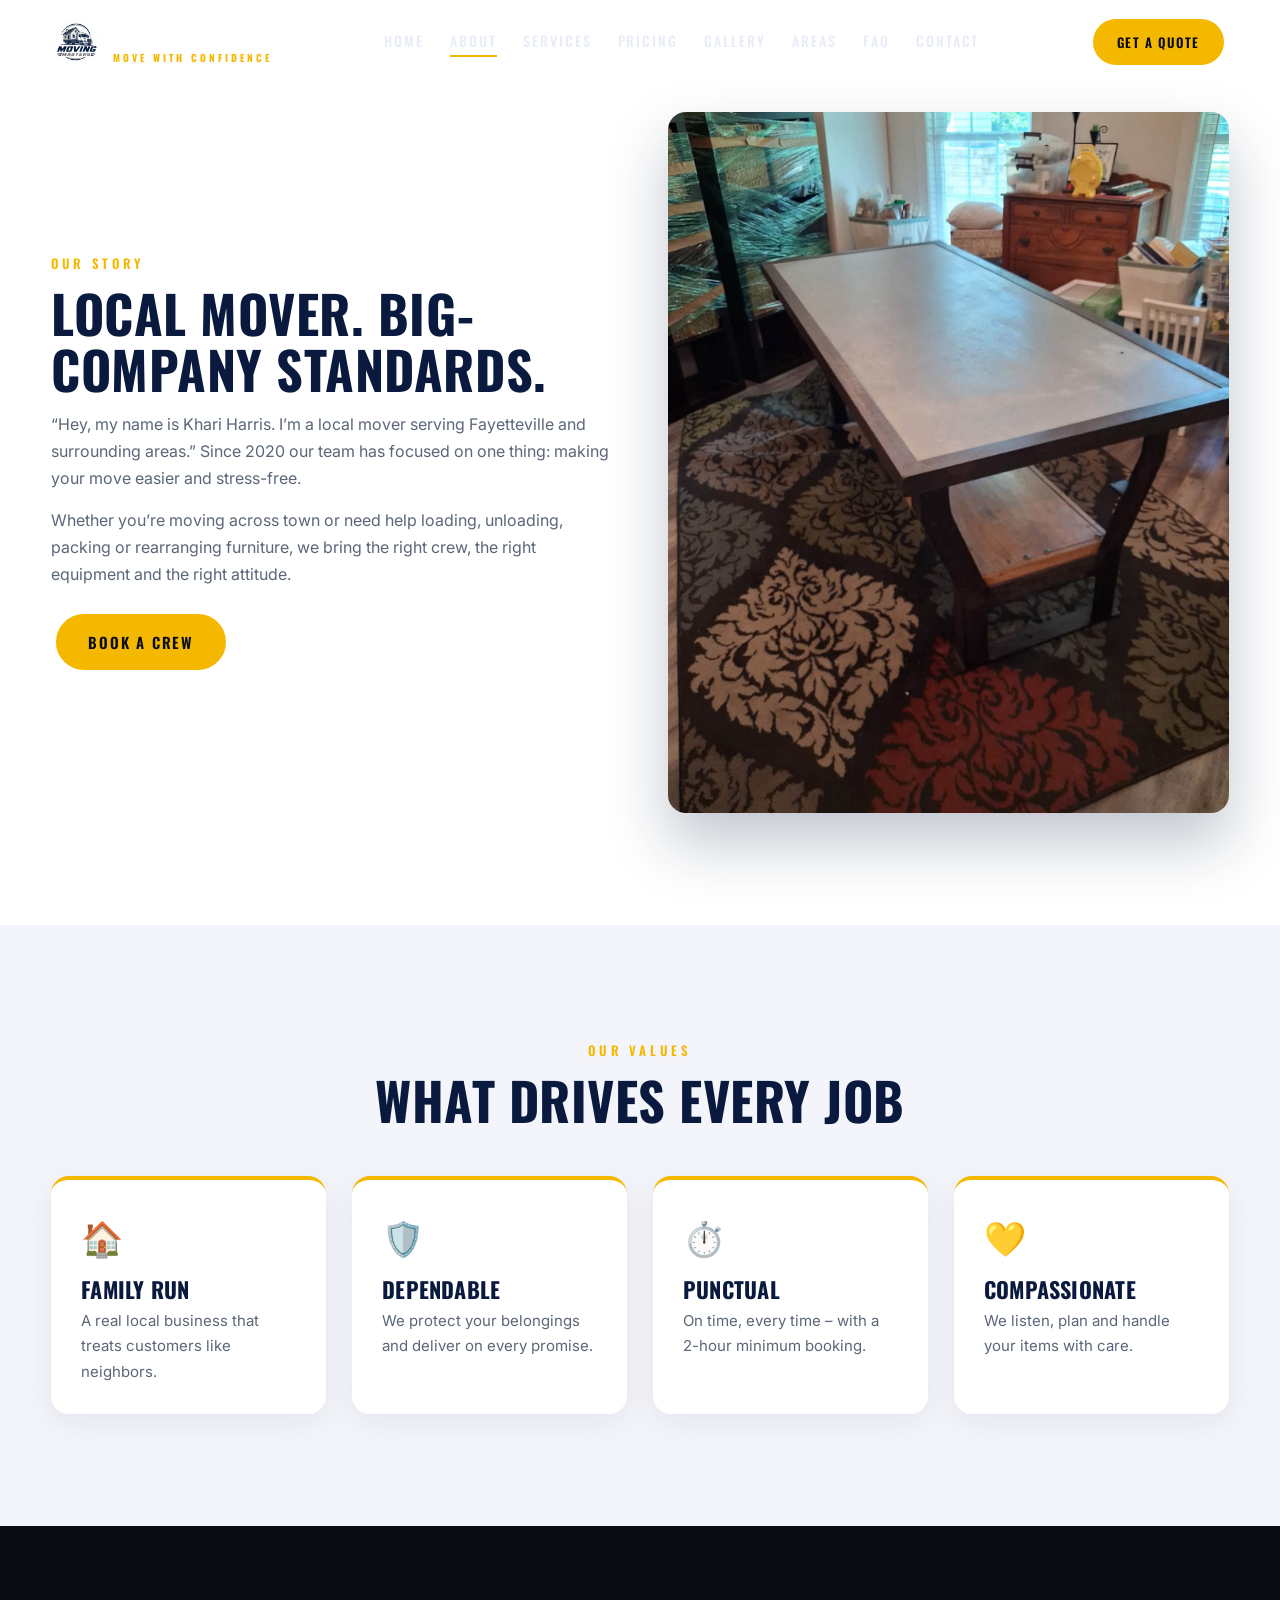
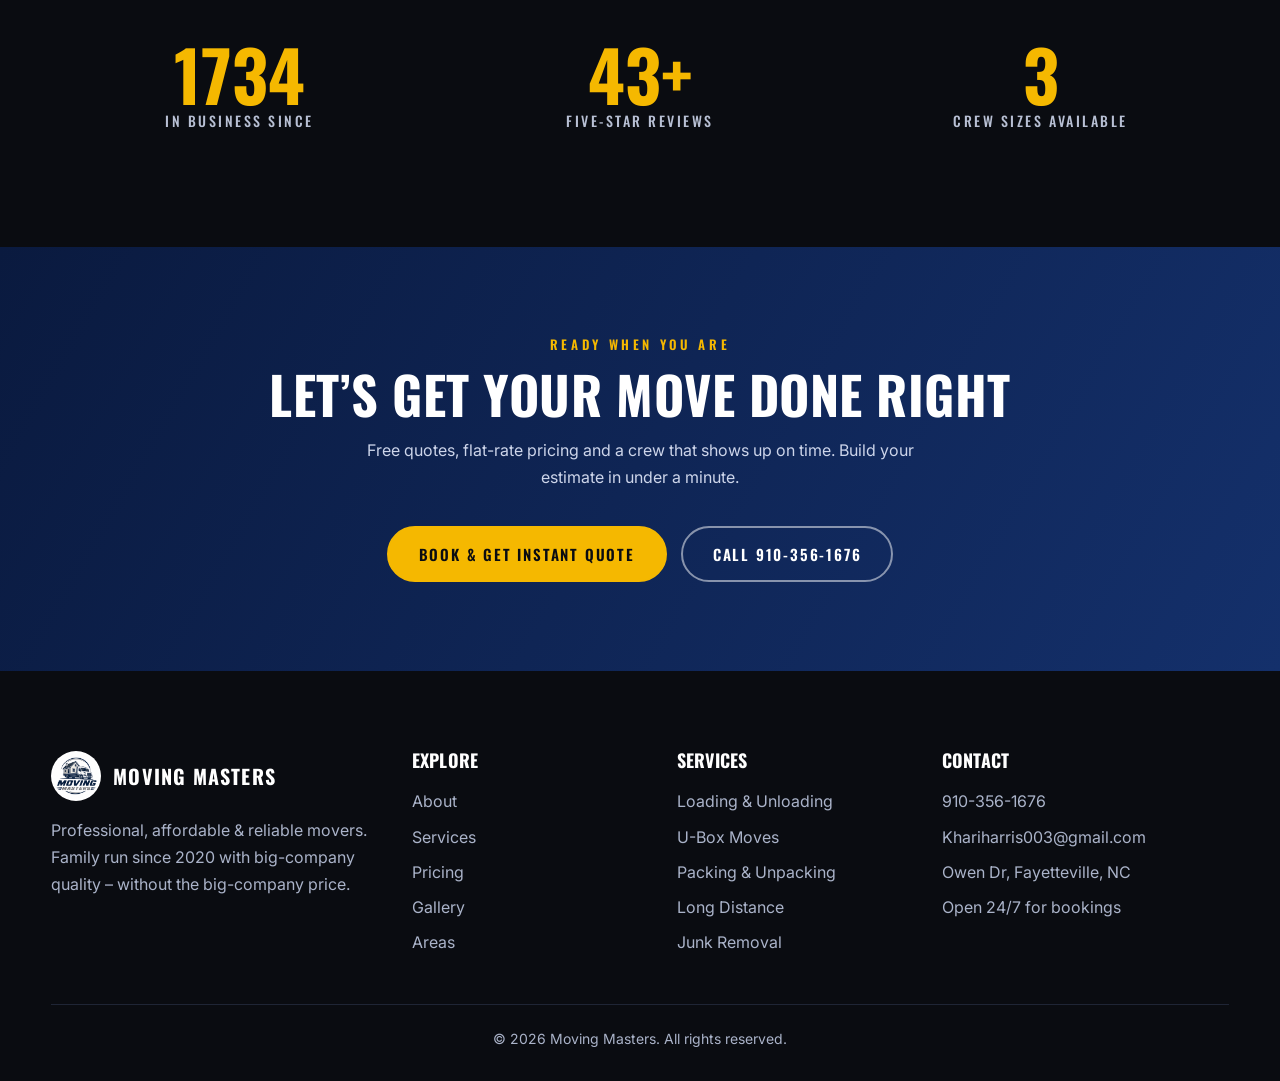
==== about.html @ d6109eb9 "created all pages" ====
<!doctype html>
<html lang="en">
  <head>
    <meta charset="utf-8" />
    <meta
      name="viewport"
      content="width=device-width,initial-scale=1"
    />
    <title>
      About Us | Moving Masters – Fayetteville, NC Movers
    </title>
    <meta
      name="description"
      content="Family-run, dependable and punctual – meet the team behind Moving Masters."
    />
    <meta
      name="theme-color"
      content="#0a1a3f"
    />
    <link
      rel="icon"
      href="assets/img/move-logo.jpg"
    />
    <link
      rel="preconnect"
      href="https://fonts.googleapis.com"
    />
    <link
      href="https://fonts.googleapis.com/css2?family=Inter:wght@400;500;600&family=Oswald:wght@400;500;600;700&display=swap"
      rel="stylesheet"
    />
    <link
      rel="stylesheet"
      href="css/style.css"
    />
    <script>
      document.documentElement.classList.add("js");
    </script>
  </head>
  <body>
    <header class="hd">
      <div class="wrap nav">
        <a
          class="brand"
          href="index.html"
          ><img
            src="assets/img/move-logo.jpg"
            alt="Moving Masters logo"
          /><span
            >Moving Masters<small
              >Move with confidence</small
            ></span
          ></a
        >
        <ul>
          <li><a href="index.html">Home</a></li>
          <li>
            <a
              href="about.html"
              class="on"
              >About</a
            >
          </li>
          <li><a href="services.html">Services</a></li>
          <li><a href="pricing.html">Pricing</a></li>
          <li><a href="gallery.html">Gallery</a></li>
          <li><a href="areas.html">Areas</a></li>
          <li><a href="faq.html">FAQ</a></li>
          <li><a href="contact.html">Contact</a></li>
        </ul>
        <a
          class="btn"
          href="booking.html"
          >Get a Quote</a
        ><button
          class="bg"
          aria-label="Menu"
        >
          <span></span><span></span><span></span>
        </button>
      </div>
    </header>
    <section class="sec">
      <div class="wrap split">
        <div class="rv">
          <span class="eyebrow">Our Story</span>
          <h2>Local Mover. Big-Company Standards.</h2>
          <p class="lead">
            “Hey, my name is Khari Harris. I’m a local mover
            serving Fayetteville and surrounding areas.”
            Since 2020 our team has focused on one thing:
            making your move easier and stress-free.
          </p>
          <p class="lead">
            Whether you’re moving across town or need help
            loading, unloading, packing or rearranging
            furniture, we bring the right crew, the right
            equipment and the right attitude.
          </p>
          <a
            class="btn"
            style="margin-top: 26px"
            href="booking.html"
            >Book A Crew</a
          >
        </div>
        <div class="photo rv">
          <img
            src="assets/img/moving7.jpg"
            alt="Moving Masters mover"
            loading="lazy"
          />
        </div>
      </div>
    </section>
    <section class="sec alt">
      <div class="wrap">
        <div class="head c rv">
          <span class="eyebrow">Our Values</span>
          <h2>What Drives Every Job</h2>
        </div>
        <div class="gridmini">
          <div class="feat rv">
            <i>🏠</i>
            <h3>Family Run</h3>
            <p>
              A real local business that treats customers
              like neighbors.
            </p>
          </div>
          <div class="feat rv">
            <i>🛡️</i>
            <h3>Dependable</h3>
            <p>
              We protect your belongings and deliver on
              every promise.
            </p>
          </div>
          <div class="feat rv">
            <i>⏱️</i>
            <h3>Punctual</h3>
            <p>
              On time, every time – with a 2-hour minimum
              booking.
            </p>
          </div>
          <div class="feat rv">
            <i>💛</i>
            <h3>Compassionate</h3>
            <p>
              We listen, plan and handle your items with
              care.
            </p>
          </div>
        </div>
      </div>
    </section>
    <section class="sec dark">
      <div class="wrap stats rv">
        <div>
          <b data-n="2020">0</b
          ><span>In Business Since</span>
        </div>
        <div>
          <b
            data-n="50"
            data-s="+"
            >0</b
          ><span>Five-Star Reviews</span>
        </div>
        <div>
          <b
            data-n="4"
            data-s=""
            >0</b
          ><span>Crew Sizes Available</span>
        </div>
      </div>
    </section>
    <section class="cta">
      <div class="wrap rv">
        <span class="eyebrow">Ready when you are</span>
        <h2>Let’s Get Your Move Done Right</h2>
        <p>
          Free quotes, flat-rate pricing and a crew that
          shows up on time. Build your estimate in under a
          minute.
        </p>
        <a
          class="btn"
          href="booking.html"
          >Book &amp; Get Instant Quote</a
        >
        <a
          class="btn o"
          href="tel:910-356-1676"
          >Call 910-356-1676</a
        >
      </div>
    </section>
    <footer class="ft">
      <div class="wrap grid">
        <div>
          <a
            class="brand"
            href="index.html"
            ><img
              src="assets/img/move-logo.jpg"
              alt="Moving Masters"
            /><span>Moving Masters</span></a
          >
          <p style="margin-top: 16px">
            Professional, affordable &amp; reliable movers.
            Family run since 2020 with big-company quality –
            without the big-company price.
          </p>
        </div>
        <div>
          <h3>Explore</h3>
          <ul>
            <li><a href="about.html">About</a></li>
            <li><a href="services.html">Services</a></li>
            <li><a href="pricing.html">Pricing</a></li>
            <li><a href="gallery.html">Gallery</a></li>
            <li><a href="areas.html">Areas</a></li>
          </ul>
        </div>
        <div>
          <h3>Services</h3>
          <ul>
            <li>Loading &amp; Unloading</li>
            <li>U-Box Moves</li>
            <li>Packing &amp; Unpacking</li>
            <li>Long Distance</li>
            <li>Junk Removal</li>
          </ul>
        </div>
        <div>
          <h3>Contact</h3>
          <ul>
            <li>
              <a href="tel:910-356-1676">910-356-1676</a>
            </li>
            <li>
              <a href="mailto:Khariharris003@gmail.com"
                >Khariharris003@gmail.com</a
              >
            </li>
            <li>Owen Dr, Fayetteville, NC</li>
            <li>Open 24/7 for bookings</li>
          </ul>
        </div>
      </div>
      <div class="wrap cp">
        © 2026 Moving Masters. All rights reserved.
      </div>
    </footer>
    <a
      class="call"
      href="tel:910-356-1676"
      aria-label="Call us"
      >📞</a
    >
    <div class="lb">
      <button aria-label="Close">×</button><img alt="" />
    </div>
    <script src="js/config.js"></script>
    <script src="js/main.js"></script>
  </body>
</html>
---- css/style.css ----
:root {
  --n: #0a1a3f;
  --n2: #14306b;
  --g: #f5b800;
  --k: #0a0c11;
  --s: #f3f5fa;
  --t: #1b2333;
  --m: #5b6678;
  --r: 18px;
}
* {
  box-sizing: border-box;
  margin: 0;
  padding: 0;
}
html {
  scroll-behavior: smooth;
}
body {
  font:
    16px/1.7 "Inter",
    system-ui,
    sans-serif;
  color: var(--t);
  background: #fff;
  overflow-x: hidden;
}
img {
  max-width: 100%;
  display: block;
}
a {
  color: inherit;
  text-decoration: none;
}
h1,
h2,
h3 {
  font-family: "Oswald", sans-serif;
  text-transform: uppercase;
  line-height: 1.08;
  letter-spacing: 0.01em;
}
h2 {
  font-size: clamp(30px, 4.4vw, 52px);
  color: var(--n);
}
h3 {
  font-size: 22px;
  color: var(--n);
}
.wrap {
  width: min(1180px, 92%);
  margin: auto;
}
.sec {
  padding: clamp(64px, 9vw, 112px) 0;
}
.alt {
  background: var(--s);
}
.dark {
  background: var(--k);
  color: #fff;
}
.dark h2,
.dark h3 {
  color: #fff;
}
.eyebrow {
  display: inline-block;
  color: var(--g);
  font: 600 13px "Oswald";
  letter-spacing: 0.28em;
  text-transform: uppercase;
  margin-bottom: 12px;
}
.lead {
  color: var(--m);
  max-width: 640px;
  margin-top: 14px;
}
.dark .lead {
  color: #b8c0d4;
}
.head {
  margin-bottom: 48px;
}
.head.c {
  text-align: center;
}
.head.c .lead {
  margin-inline: auto;
}
.btn {
  display: inline-flex;
  align-items: center;
  gap: 10px;
  margin: 5px;
  padding: 15px 30px;
  border-radius: 50px;
  font: 600 15px "Oswald";
  letter-spacing: 0.12em;
  text-transform: uppercase;
  border: 2px solid var(--g);
  background: var(--g);
  color: var(--k);
  cursor: pointer;
  transition: 0.3s;
}
.btn:hover {
  transform: translateY(-3px);
  box-shadow: 0 14px 30px rgba(245, 184, 0, 0.35);
}
.btn.o {
  margin: 5px;
  background: transparent;
  color: #fff;
  border-color: rgba(255, 255, 255, 0.5);
}
.btn.o:hover {
  border-color: var(--g);
  color: var(--g);
  box-shadow: none;
}
/* header */
.hd {
  position: fixed;
  inset: 0 0 auto;
  z-index: 50;
  transition: 0.4s;
  padding: 14px 0;
}
.hd.sc {
  background: rgba(8, 16, 40, 0.94);
  backdrop-filter: blur(12px);
  padding: 8px 0;
  box-shadow: 0 8px 30px rgba(0, 0, 0, 0.25);
}
.nav {
  display: flex;
  align-items: center;
  justify-content: space-between;
  gap: 20px;
}
.brand {
  display: flex;
  align-items: center;
  gap: 12px;
  color: #fff;
  font: 700 20px "Oswald";
  letter-spacing: 0.06em;
  text-transform: uppercase;
}
.brand img {
  width: 50px;
  height: 50px;
  border-radius: 50%;
  background: #fff;
  object-fit: contain;
  padding: 2px;
}
.brand small {
  display: block;
  font-size: 10px;
  letter-spacing: 0.3em;
  color: var(--g);
}
.nav ul {
  display: flex;
  gap: 26px;
  list-style: none;
}
.nav ul a {
  color: #e8ecf7;
  font: 500 14px "Oswald";
  letter-spacing: 0.14em;
  text-transform: uppercase;
  position: relative;
  padding: 6px 0;
}
.nav ul a:after {
  content: "";
  position: absolute;
  left: 0;
  bottom: 0;
  height: 2px;
  width: 0;
  background: var(--g);
  transition: 0.3s;
}
.nav ul a:hover:after,
.nav ul a.on:after {
  width: 100%;
}
.bg {
  display: none;
  background: none;
  border: 0;
  width: 44px;
  height: 44px;
  cursor: pointer;
}
.bg span {
  display: block;
  height: 2px;
  background: #fff;
  margin: 7px 8px;
  transition: 0.3s;
}
.nav .btn {
  padding: 11px 22px;
  font-size: 13px;
}
/* hero */
.hero {
  position: relative;
  min-height: 100svh;
  display: flex;
  align-items: center;
  color: #fff;
  overflow: hidden;
  background: #07102a;
}
.hero .bgimg {
  position: absolute;
  inset: -4%;
  background: url(../assets/img/hero-section-image.jpg)
    center/cover;
  animation: kb 22s ease-in-out infinite alternate;
  will-change: transform;
}
.hero:before {
  content: "";
  position: absolute;
  inset: 0;
  z-index: 1;
  background: linear-gradient(
    100deg,
    rgba(5, 11, 30, 0.88) 8%,
    rgba(5, 11, 30, 0.58) 55%,
    rgba(5, 11, 30, 0.45)
  );
}
#leaves {
  position: absolute;
  inset: 0;
  z-index: 2;
  pointer-events: none;
  width: 100%;
  height: 100%;
}
.hero .in {
  position: relative;
  z-index: 3;
  padding: 150px 0 190px;
  max-width: 760px;
}
.hero h1 {
  font-size: clamp(40px, 7.4vw, 92px);
  color: #fff;
}
.hero h1 em {
  font-style: normal;
  color: var(--g);
}
.hero h1 .w {
  display: inline-block;
  overflow: hidden;
  vertical-align: top;
}
.hero h1 .w i {
  display: inline-block;
  font-style: inherit;
  transform: translateY(110%);
  animation: up 0.9s cubic-bezier(0.2, 0.8, 0.2, 1) forwards;
  animation-delay: calc(var(--d) * 0.09s + 0.2s);
}
.hero p.sub {
  font-size: 19px;
  color: #d6dcec;
  margin: 22px 0 34px;
  max-width: 560px;
  opacity: 0;
  animation: fd 1s 0.9s forwards;
}
.hero .cta {
  display: flex;
  gap: 14px;
  flex-wrap: wrap;
  opacity: 0;
  animation: fd 1s 1.2s forwards;
}
.road {
  position: absolute;
  left: 0;
  right: 0;
  bottom: 0;
  height: 120px;
  z-index: 3;
  background: linear-gradient(#10151f, #06080d);
}
.road:before {
  content: "";
  position: absolute;
  left: 0;
  right: 0;
  top: 56px;
  height: 4px;
  background: repeating-linear-gradient(
    90deg,
    var(--g) 0 46px,
    transparent 46px 96px
  );
  animation: rd 1.2s linear infinite;
  opacity: 0.85;
}
.truck {
  position: absolute;
  bottom: 42px;
  left: 0;
  width: min(330px, 62vw);
  z-index: 4;
  animation: drive 15s linear infinite;
  filter: drop-shadow(0 16px 14px rgba(0, 0, 0, 0.5));
}
.truck .wh {
  transform-origin: center;
  transform-box: fill-box;
  animation: sp 0.5s linear infinite;
}
.truck {
  animation-name: drive, bob;
}
.truck {
  animation-duration: 15s, 0.7s;
}
.truck {
  animation-iteration-count: infinite, infinite;
}
.truck {
  animation-timing-function: linear, ease-in-out;
}
.scroll {
  position: absolute;
  z-index: 5;
  right: 4%;
  bottom: 140px;
  font: 12px "Oswald";
  letter-spacing: 0.3em;
  writing-mode: vertical-rl;
  color: #cfd6ea;
}
@keyframes up {
  to {
    transform: none;
  }
}
@keyframes fd {
  from {
    opacity: 0;
    transform: translateY(20px);
  }
  to {
    opacity: 1;
    transform: none;
  }
}
@keyframes kb {
  to {
    transform: scale(1.1) translate(-1.5%, -1%);
  }
}
@keyframes rd {
  to {
    background-position-x: -96px;
  }
}
@keyframes drive {
  from {
    left: -380px;
  }
  to {
    left: 110%;
  }
}
@keyframes bob {
  50% {
    margin-bottom: 3px;
  }
}
@keyframes sp {
  to {
    transform: rotate(360deg);
  }
}
.page {
  padding: 170px 0 80px;
  background:
    linear-gradient(
      rgba(6, 12, 32, 0.84),
      rgba(6, 12, 32, 0.9)
    ),
    var(--pi, none) center/cover;
  color: #fff;
  text-align: center;
}
.page h1 {
  font-size: clamp(38px, 6vw, 70px);
}
.page p {
  color: #c9d1e6;
  max-width: 620px;
  margin: 14px auto 0;
}
/* blocks */
.strip {
  background: var(--n);
  color: #fff;
  overflow: hidden;
  padding: 18px 0;
  border-block: 3px solid var(--g);
}
.strip div {
  display: flex;
  gap: 56px;
  width: max-content;
  animation: mq 30s linear infinite;
  font: 500 18px "Oswald";
  letter-spacing: 0.16em;
  text-transform: uppercase;
}
.strip span:before {
  content: "★";
  color: var(--g);
  margin-right: 14px;
}
@keyframes mq {
  to {
    transform: translateX(-50%);
  }
}
.grid {
  display: grid;
  gap: 26px;
  grid-template-columns: repeat(
    auto-fit,
    minmax(300px, 1fr)
  );
}
.gridmini {
  display: grid;
  gap: 26px;
  grid-template-columns: repeat(
    auto-fit,
    minmax(270px, 1fr)
  );
}
.split {
  display: grid;
  gap: 56px;
  grid-template-columns: 1fr 1fr;
  align-items: center;
}
.card {
  background: #fff;
  border-radius: var(--r);
  overflow: hidden;
  box-shadow: 0 10px 40px rgba(10, 26, 63, 0.09);
  transition: 0.4s;
  display: flex;
  flex-direction: column;
}
.card:hover {
  transform: translateY(-8px);
  box-shadow: 0 22px 50px rgba(10, 26, 63, 0.18);
}
.card .im {
  height: 210px;
  overflow: hidden;
}
.card .im img {
  width: 100%;
  height: 100%;
  object-fit: cover;
  transition: 0.7s;
}
.card:hover .im img {
  transform: scale(1.08);
}
.card .bd {
  padding: 24px 26px 28px;
}
.card p {
  color: var(--m);
  margin-top: 8px;
  font-size: 15px;
}
.card a.m {
  display: inline-block;
  margin-top: 14px;
  color: var(--n2);
  font: 600 13px "Oswald";
  letter-spacing: 0.14em;
  text-transform: uppercase;
}
.photo {
  position: relative;
  border-radius: var(--r);
  overflow: hidden;
  box-shadow: 0 30px 60px rgba(10, 26, 63, 0.25);
}
.photo img {
  width: 100%;
  aspect-ratio: 4/5;
  object-fit: cover;
}
.photo b {
  position: absolute;
  left: 18px;
  bottom: 18px;
  background: var(--g);
  color: var(--k);
  padding: 12px 20px;
  border-radius: 12px;
  font: 600 15px "Oswald";
  letter-spacing: 0.08em;
  text-transform: uppercase;
}
.ck {
  list-style: none;
  margin-top: 20px;
}
.ck li {
  padding: 7px 0 7px 32px;
  position: relative;
}
.ck li:before {
  content: "✓";
  position: absolute;
  left: 0;
  color: var(--n);
  background: var(--g);
  width: 22px;
  height: 22px;
  border-radius: 50%;
  font-size: 13px;
  text-align: center;
  line-height: 22px;
  top: 10px;
}
.steps {
  counter-reset: s;
}
.step {
  padding: 32px;
  border: 1px solid rgba(255, 255, 255, 0.12);
  border-radius: var(--r);
  position: relative;
  background: rgba(255, 255, 255, 0.04);
}
.step:before {
  counter-increment: s;
  content: "0" counter(s);
  font: 700 54px "Oswald";
  color: var(--g);
  opacity: 0.9;
  display: block;
  line-height: 1;
  margin-bottom: 12px;
}
.step p {
  color: #b8c0d4;
  margin-top: 8px;
}
.price {
  text-align: center;
  padding: 40px 28px;
  background: #fff;
  border-radius: var(--r);
  box-shadow: 0 10px 40px rgba(10, 26, 63, 0.09);
  position: relative;
  transition: 0.4s;
}
.price:hover {
  transform: translateY(-8px);
}
.price.f {
  background: var(--n);
  color: #fff;
}
.price.f h3 {
  color: #fff;
}
.price.f:before {
  content: "Most Popular";
  position: absolute;
  top: -14px;
  left: 50%;
  transform: translateX(-50%);
  background: var(--g);
  color: var(--k);
  padding: 4px 16px;
  border-radius: 20px;
  font: 600 12px "Oswald";
  letter-spacing: 0.14em;
  text-transform: uppercase;
}
.price .n {
  font: 700 58px "Oswald";
  color: var(--g);
  line-height: 1.1;
  margin: 12px 0 4px;
}
.price .n small {
  font-size: 18px;
  color: var(--m);
}
.price.f small {
  color: #b8c0d4;
}
.stats {
  display: grid;
  grid-template-columns: repeat(
    auto-fit,
    minmax(170px, 1fr)
  );
  gap: 24px;
  text-align: center;
}
.stats b {
  display: block;
  font: 700 clamp(44px, 6vw, 70px) "Oswald";
  color: var(--g);
  line-height: 1;
}
.stats span {
  color: #b8c0d4;
  font: 500 14px "Oswald";
  letter-spacing: 0.18em;
  text-transform: uppercase;
}
.feat {
  padding: 30px;
  border-radius: var(--r);
  background: #fff;
  box-shadow: 0 8px 30px rgba(10, 26, 63, 0.07);
  border-top: 4px solid var(--g);
}
.feat i {
  font-style: normal;
  font-size: 34px;
  display: block;
  margin-bottom: 10px;
}
.feat p {
  color: var(--m);
  font-size: 15px;
  margin-top: 6px;
}
.cta {
  background: linear-gradient(120deg, var(--n), var(--n2));
  color: #fff;
  text-align: center;
  padding: 84px 0;
  position: relative;
  overflow: hidden;
}
.cta h2 {
  color: #fff;
}
.cta p {
  color: #cdd5ea;
  margin: 14px auto 30px;
  max-width: 560px;
}
table {
  width: 100%;
  border-collapse: collapse;
  background: #fff;
  border-radius: var(--r);
  overflow: hidden;
  box-shadow: 0 10px 40px rgba(10, 26, 63, 0.09);
}
th {
  background: var(--n);
  color: #fff;
  font: 500 15px "Oswald";
  letter-spacing: 0.14em;
  text-transform: uppercase;
  text-align: left;
}
th,
td {
  padding: 18px 22px;
}
td {
  border-bottom: 1px solid #e7eaf3;
}
td b {
  color: var(--n2);
}
.tw {
  overflow-x: auto;
}
/* gallery */
.fl {
  display: flex;
  flex-wrap: wrap;
  gap: 10px;
  justify-content: center;
  margin-bottom: 34px;
}
.fl button {
  padding: 10px 22px;
  border-radius: 40px;
  border: 1px solid #cdd4e4;
  background: #fff;
  font: 500 14px "Oswald";
  letter-spacing: 0.12em;
  text-transform: uppercase;
  cursor: pointer;
  transition: 0.3s;
}
.fl button.on,
.fl button:hover {
  background: var(--n);
  color: #fff;
  border-color: var(--n);
}
.gal {
  columns: 3 260px;
  column-gap: 18px;
}
.gal figure {
  break-inside: avoid;
  margin-bottom: 18px;
  border-radius: 14px;
  overflow: hidden;
  position: relative;
  cursor: zoom-in;
}
.gal img {
  width: 100%;
  transition: 0.6s;
}
.gal figure:hover img {
  transform: scale(1.06);
}
.gal figcaption {
  position: absolute;
  inset: auto 0 0;
  padding: 34px 16px 14px;
  background: linear-gradient(
    transparent,
    rgba(5, 11, 30, 0.9)
  );
  color: #fff;
  font: 500 14px "Oswald";
  letter-spacing: 0.1em;
  text-transform: uppercase;
  transform: translateY(100%);
  transition: 0.4s;
}
.gal figure:hover figcaption {
  transform: none;
}
.gal figure.h {
  display: none;
}
.ba {
  position: relative;
  border-radius: var(--r);
  overflow: hidden;
  aspect-ratio: 16/10;
  user-select: none;
  box-shadow: 0 20px 50px rgba(10, 26, 63, 0.2);
}
.ba img {
  position: absolute;
  inset: 0;
  width: 100%;
  height: 100%;
  object-fit: cover;
}
.ba .af {
  clip-path: inset(0 0 0 50%);
}
.ba input {
  position: absolute;
  inset: 0;
  width: 100%;
  height: 100%;
  opacity: 0;
  cursor: ew-resize;
  z-index: 3;
}
.ba .ln {
  position: absolute;
  top: 0;
  bottom: 0;
  left: 50%;
  width: 3px;
  background: var(--g);
  z-index: 2;
}
.ba .ln:after {
  content: "↔";
  position: absolute;
  top: 50%;
  left: 50%;
  transform: translate(-50%, -50%);
  width: 46px;
  height: 46px;
  border-radius: 50%;
  background: var(--g);
  display: grid;
  place-items: center;
  font-weight: 700;
}
.ba em {
  position: absolute;
  top: 14px;
  z-index: 2;
  background: rgba(5, 11, 30, 0.75);
  color: #fff;
  padding: 4px 14px;
  border-radius: 20px;
  font: 500 12px "Oswald";
  letter-spacing: 0.14em;
  text-transform: uppercase;
  font-style: normal;
}
.lb {
  position: fixed;
  inset: 0;
  background: rgba(3, 7, 20, 0.94);
  z-index: 99;
  display: none;
  place-items: center;
  padding: 20px;
}
.lb.o {
  display: grid;
}
.lb img {
  max-height: 88vh;
  border-radius: 10px;
}
.lb button {
  position: absolute;
  top: 18px;
  right: 24px;
  background: none;
  border: 0;
  color: #fff;
  font-size: 42px;
  cursor: pointer;
}
/* forms */
.fm {
  background: #fff;
  border-radius: var(--r);
  padding: 36px;
  box-shadow: 0 20px 60px rgba(10, 26, 63, 0.12);
}
.fg {
  display: grid;
  gap: 18px;
  grid-template-columns: 1fr 1fr;
}
.fg .full {
  grid-column: 1/-1;
}
label {
  font: 500 13px "Oswald";
  letter-spacing: 0.14em;
  text-transform: uppercase;
  color: var(--n);
  display: block;
  margin-bottom: 6px;
}
input,
select,
textarea {
  width: 100%;
  padding: 14px 16px;
  border: 1.5px solid #d6dcea;
  border-radius: 12px;
  font: inherit;
  background: #fbfcfe;
  transition: 0.25s;
}
input:focus,
select:focus,
textarea:focus {
  outline: 0;
  border-color: var(--n2);
  box-shadow: 0 0 0 4px rgba(20, 48, 107, 0.12);
}
.q {
  position: sticky;
  top: 100px;
  background: var(--n);
  color: #fff;
  border-radius: var(--r);
  padding: 34px;
  border-top: 5px solid var(--g);
}
.q h3 {
  color: #fff;
}
.q .tot {
  font: 700 64px "Oswald";
  color: var(--g);
  line-height: 1.1;
  margin: 12px 0;
}
.q li {
  list-style: none;
  display: flex;
  justify-content: space-between;
  padding: 10px 0;
  border-bottom: 1px dashed rgba(255, 255, 255, 0.2);
  color: #cdd5ea;
  font-size: 15px;
}
.q p {
  font-size: 13px;
  color: #9fabc8;
  margin-top: 14px;
}
.bk {
  display: grid;
  gap: 30px;
  grid-template-columns: 1.5fr 1fr;
  align-items: start;
}
.ok {
  display: none;
  text-align: center;
  padding: 30px;
}
.msg {
  margin-top: 14px;
  font-weight: 500;
}
details {
  background: #fff;
  border-radius: 14px;
  margin-bottom: 14px;
  box-shadow: 0 6px 24px rgba(10, 26, 63, 0.07);
  overflow: hidden;
}
summary {
  cursor: pointer;
  padding: 22px 26px;
  font: 500 19px "Oswald";
  letter-spacing: 0.05em;
  color: var(--n);
  list-style: none;
  display: flex;
  justify-content: space-between;
}
summary:after {
  content: "+";
  color: var(--g);
  font-size: 26px;
  line-height: 1;
}
details[open] summary:after {
  content: "–";
}
details p {
  padding: 0 26px 22px;
  color: var(--m);
}
.pill {
  display: inline-block;
  padding: 10px 20px;
  border-radius: 40px;
  background: #fff;
  border: 1px solid #d6dcea;
  margin: 5px;
  font: 500 15px "Oswald";
  letter-spacing: 0.08em;
  text-transform: uppercase;
}
.ft {
  background: var(--k);
  color: #aab3c9;
  padding: 80px 0 30px;
}
.ft .grid {
  grid-template-columns: 1.4fr 1fr 1fr 1.2fr;
}
.ft h3 {
  color: #fff;
  font-size: 18px;
  margin-bottom: 14px;
}
.ft li {
  list-style: none;
  padding: 4px 0;
}
.ft a:hover {
  color: var(--g);
}
.ft .cp {
  border-top: 1px solid #1f2535;
  margin-top: 44px;
  padding-top: 22px;
  font-size: 14px;
  text-align: center;
}
.call {
  display: none;
  position: fixed;
  right: 16px;
  bottom: 16px;
  z-index: 60;
  background: var(--g);
  color: var(--k);
  width: 58px;
  height: 58px;
  border-radius: 50%;
  place-items: center;
  font-size: 26px;
  box-shadow: 0 10px 26px rgba(0, 0, 0, 0.35);
}
.js .rv {
  opacity: 0;
  transform: translateY(30px);
  transition:
    opacity 0.8s,
    transform 0.8s cubic-bezier(0.2, 0.7, 0.2, 1);
  transition-delay: var(--dl, 0s);
}
.js .rv.in {
  opacity: 1;
  transform: none;
}
@media (max-width: 980px) {
  .split,
  .bk {
    grid-template-columns: 1fr;
  }
  .q {
    position: static;
  }
  .ft .grid {
    grid-template-columns: 1fr 1fr;
  }
  .bg {
    display: block;
  }
  .nav ul {
    position: fixed;
    inset: 0 0 0 auto;
    width: min(320px, 82vw);
    background: var(--k);
    flex-direction: column;
    padding: 96px 30px;
    gap: 18px;
    transform: translateX(100%);
    transition: 0.4s;
  }
  .nav ul.o {
    transform: none;
  }
  .nav > .btn {
    display: none;
  }
  .call {
    display: grid;
  }
  .scroll {
    display: none;
  }
}
@media (max-width: 600px) {
  .fg {
    grid-template-columns: 1fr;
  }
  .fm {
    padding: 24px;
  }
  .hero .in {
    padding: 130px 0 170px;
  }
  .js .rv {
    transform: translateY(16px);
  }
  .ft .grid {
    grid-template-columns: 1fr;
  }
  .road {
    height: 96px;
  }
  .road:before {
    top: 44px;
  }
  .truck {
    bottom: 30px;
  }
}
@media (prefers-reduced-motion: reduce) {
  * {
    animation: none !important;
    transition: none !important;
  }
  .js .rv {
    opacity: 1;
    transform: none;
  }
  .hero h1 .w i {
    transform: none;
  }
  .hero p.sub,
  .hero .cta {
    opacity: 1;
  }
}
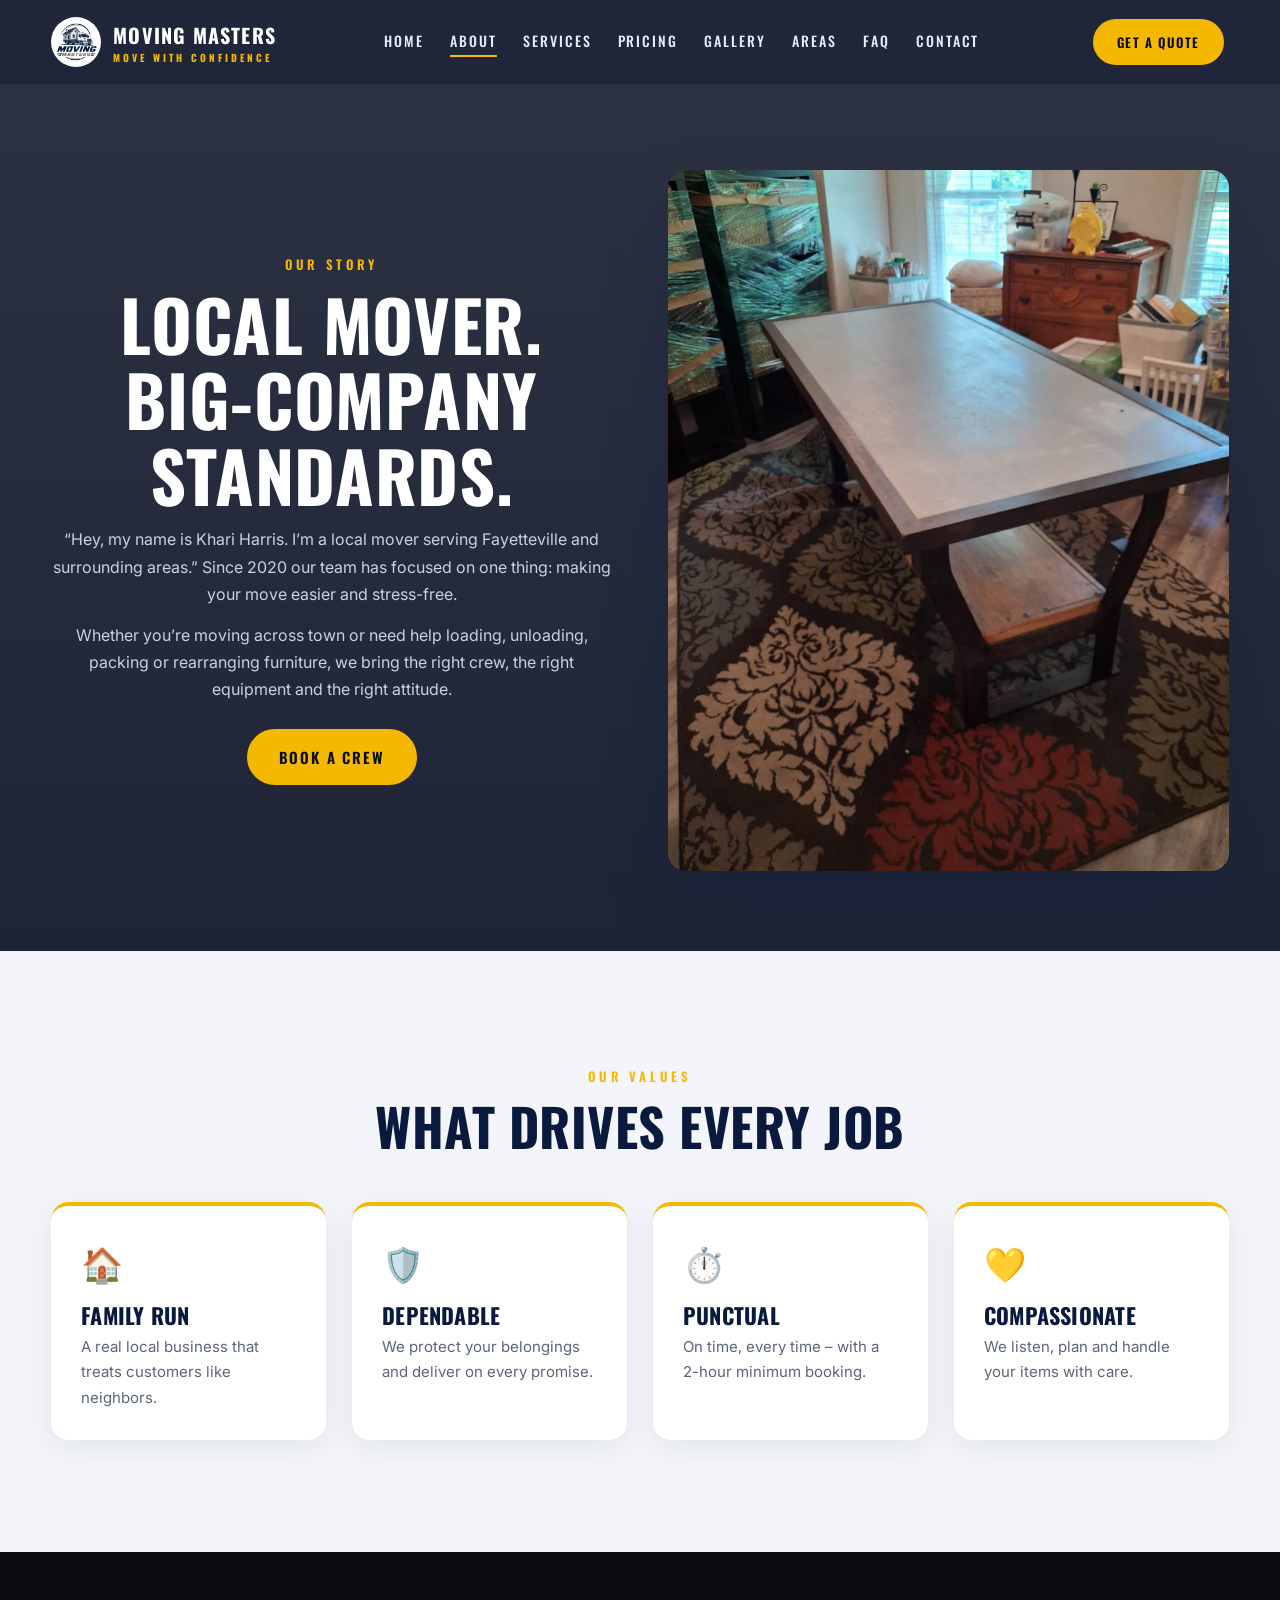
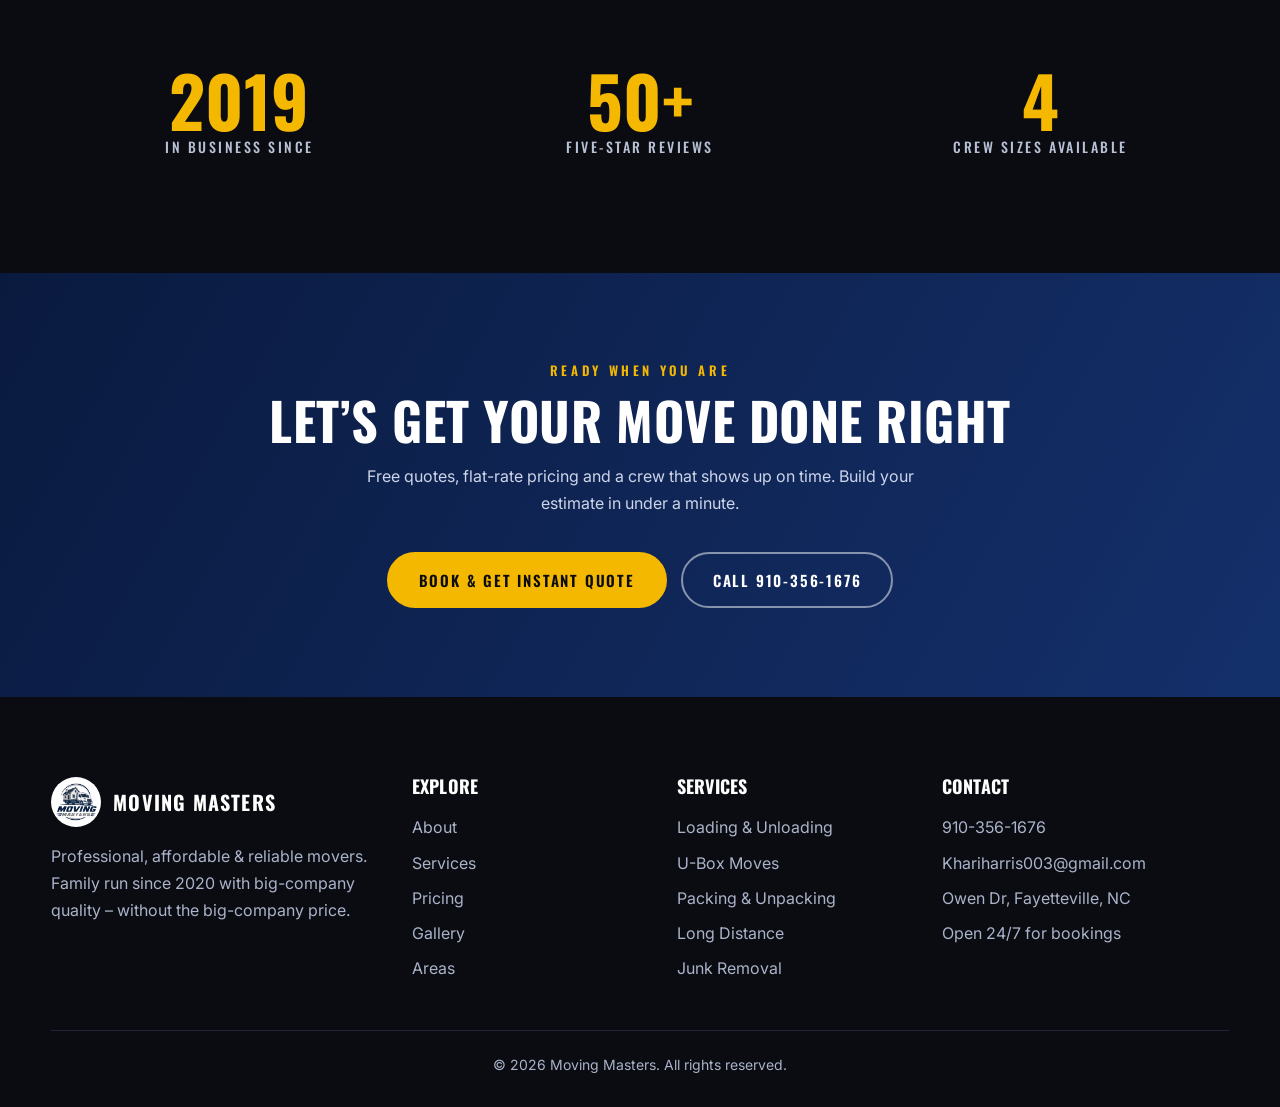
==== commit 8484f558: "fix responsiveness issue" ====
--- a/about.html
+++ b/about.html
@@ -80,11 +80,12 @@
         </button>
       </div>
     </header>
-    <section class="sec">
+
+    <section class="page">
       <div class="wrap split">
         <div class="rv">
           <span class="eyebrow">Our Story</span>
-          <h2>Local Mover. Big-Company Standards.</h2>
+          <h1>Local Mover. Big-Company Standards.</h1>
           <p class="lead">
             “Hey, my name is Khari Harris. I’m a local mover
             serving Fayetteville and surrounding areas.”
--- a/css/style.css
+++ b/css/style.css
@@ -130,10 +130,11 @@
   z-index: 50;
   transition: 0.4s;
   padding: 14px 0;
+  background: rgba(8, 16, 40, 0.329);
 }
 .hd.sc {
   background: rgba(8, 16, 40, 0.94);
-  backdrop-filter: blur(12px);
+
   padding: 8px 0;
   box-shadow: 0 8px 30px rgba(0, 0, 0, 0.25);
 }
@@ -1100,6 +1101,14 @@
   .road:before {
     top: 44px;
   }
+
+  .btn {
+    width: 100%;
+    justify-content: center;
+  } /* full-width buttons */
+  .truck {
+    width: min(240px, 60vw);
+  }
   .truck {
     bottom: 30px;
   }
